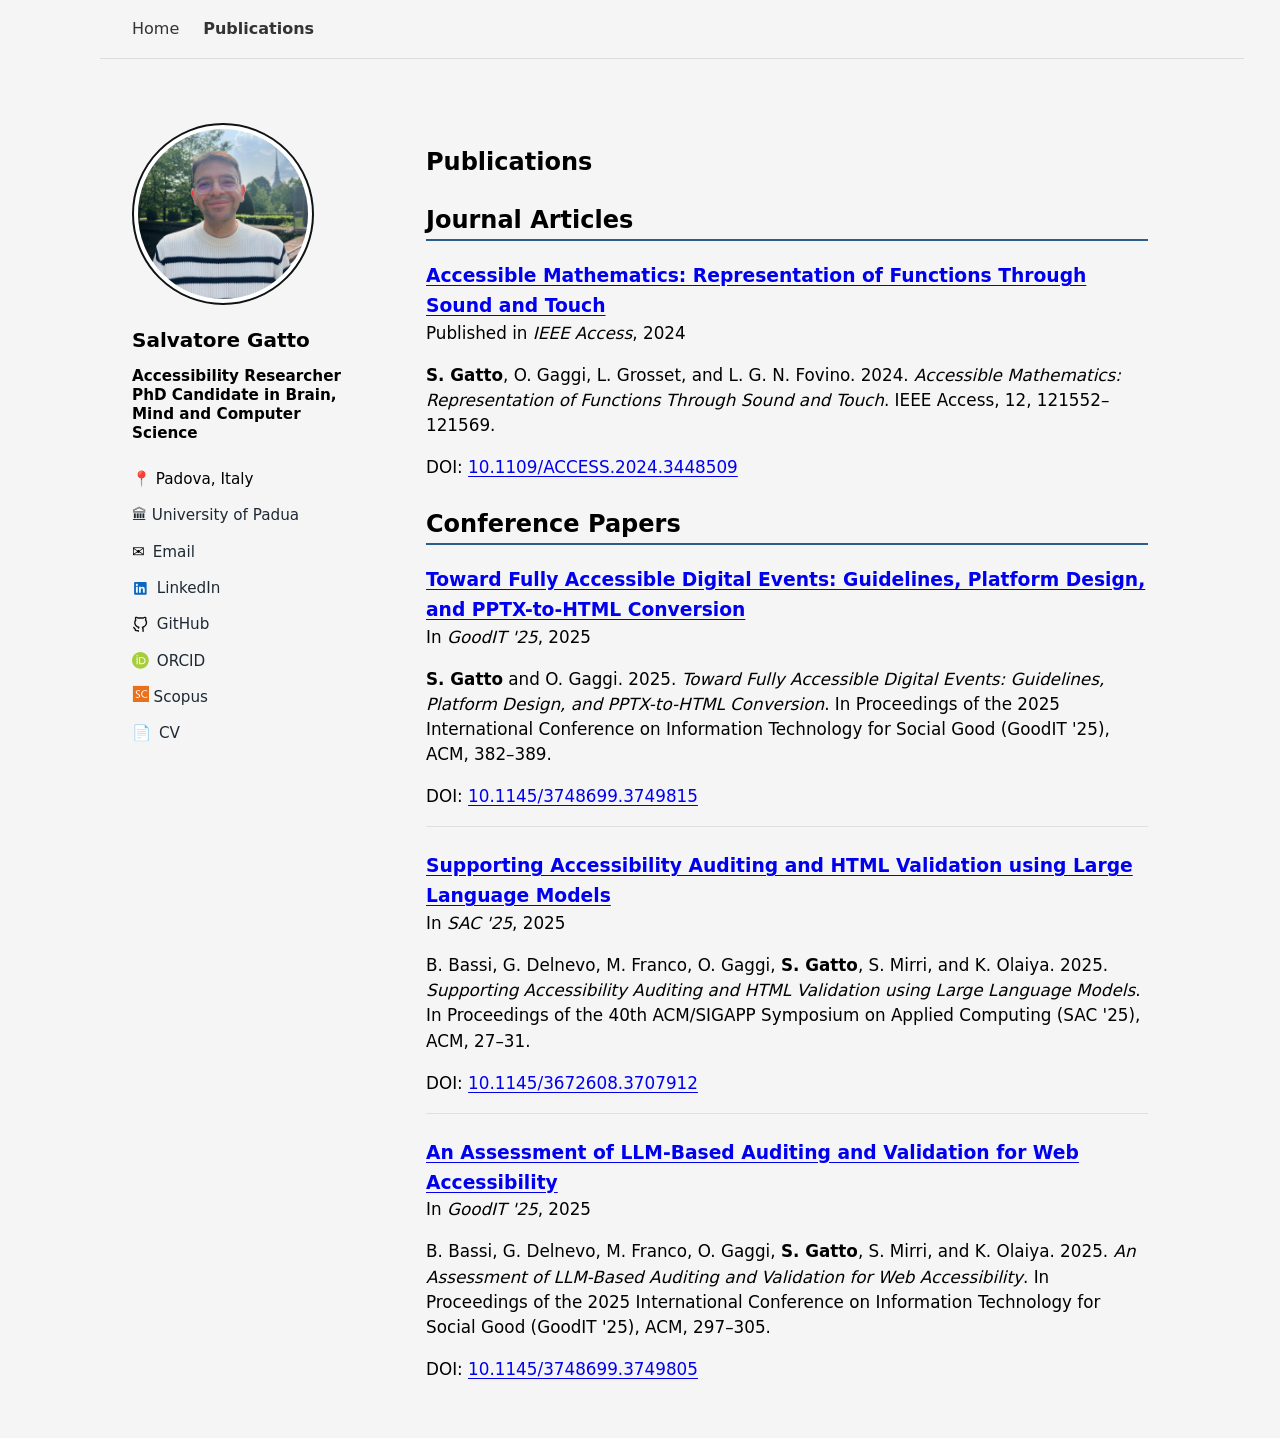
==== html/publications.html @ 91552edf "Add publications Co-authored-by: Copilot <copilot@github.com>" ====
<!doctype html>
<html lang="en">

<head>
    <meta charset="utf-8">
    <meta name="viewport" content="width=device-width, initial-scale=1">
    <title>Salvatore Gatto</title>
    <meta name="description" content="Academic website of Salvatore Gatto">
    <link rel="stylesheet" href="../css/styles.css">
</head>

<body>
    <a class="skip-link" href="#main">Skip to main content</a>
    <nav class="main-nav" aria-label="Primary">
        <a href="../index.html">Home</a>
        <span class="current-page" aria-current="page">Publications</span>
    </nav>


    <main id="main" class="page-layout">
        <aside class="profile-sidebar" aria-labelledby="profile-name">
            <img src="../images/Salvatore-Gatto-1.jpg" alt="Portrait of Salvatore Gatto" class="profile-photo">

            <h1 id="profile-name">Salvatore Gatto</h1>

            <p class="profile-role">
                Accessibility Researcher<br>
                PhD Candidate in Brain, Mind and Computer Science
            </p>

            <ul class="contact-list" aria-label="Contact information">
                <li>📍 Padova, Italy</li>
                <li>
                    <a href="https://www.unipd.it/">🏛 University of Padua</a>
                </li>
                <li>
                    ✉️ <a href="mailto:salvatore.gatto99@gmail.com">Email</a>
                </li>

                <li>
                    <a href="https://linkedin.com/in/salvatore-gatto-216877252/" class="icon-link">
                        <svg class="icon linkedin" viewBox="0 0 16 16" xmlns="http://www.w3.org/2000/svg" fill="none">
                            <path fill="#0A66C2"
                                d="M12.225 12.225h-1.778V9.44c0-.664-.012-1.519-.925-1.519-.926 0-1.068.724-1.068 1.47v2.834H6.676V6.498h1.707v.783h.024c.348-.594.996-.95 1.684-.925 1.802 0 2.135 1.185 2.135 2.728l-.001 3.14zM4.67 5.715a1.037 1.037 0 01-1.032-1.031c0-.566.466-1.032 1.032-1.032.566 0 1.031.466 1.032 1.032 0 .566-.466 1.032-1.032 1.032zm.889 6.51h-1.78V6.498h1.78v5.727zM13.11 2H2.885A.88.88 0 002 2.866v10.268a.88.88 0 00.885.866h10.226a.882.882 0 00.889-.866V2.865a.88.88 0 00-.889-.864z" />
                        </svg>
                        <span>LinkedIn</span>
                    </a>
                </li>
                <li>
                    <a href="https://github.com/saso-gatto" class="icon-link">
                        <svg class="icon github" viewBox="0 0 24 24" fill="none" xmlns="http://www.w3.org/2000/svg">
                            <path
                                d="M4.0744 2.9938C4.13263 1.96371 4.37869 1.51577 5.08432 1.15606C5.84357 0.768899 7.04106 0.949072 8.45014 1.66261C9.05706 1.97009 9.11886 1.97635 10.1825 1.83998C11.5963 1.65865 13.4164 1.65929 14.7213 1.84164C15.7081 1.97954 15.7729 1.97265 16.3813 1.66453C18.3814 0.651679 19.9605 0.71795 20.5323 1.8387C20.8177 2.39812 20.8707 3.84971 20.6494 5.04695C20.5267 5.71069 20.5397 5.79356 20.8353 6.22912C22.915 9.29385 21.4165 14.2616 17.8528 16.1155C17.5801 16.2574 17.3503 16.3452 17.163 16.4167C16.5879 16.6363 16.4133 16.703 16.6247 17.7138C16.7265 18.2 16.8491 19.4088 16.8973 20.4002C16.9844 22.1922 16.9831 22.2047 16.6688 22.5703C16.241 23.0676 15.6244 23.076 15.2066 22.5902C14.9341 22.2734 14.9075 22.1238 14.9075 20.9015C14.9075 19.0952 14.7095 17.8946 14.2417 16.8658C13.6854 15.6415 14.0978 15.185 15.37 14.9114C17.1383 14.531 18.5194 13.4397 19.2892 11.8146C20.0211 10.2698 20.1314 8.13501 18.8082 6.83668C18.4319 6.3895 18.4057 5.98446 18.6744 4.76309C18.7748 4.3066 18.859 3.71768 18.8615 3.45425C18.8653 3.03823 18.8274 2.97541 18.5719 2.97541C18.4102 2.97541 17.7924 3.21062 17.1992 3.49805L16.2524 3.95695C16.1663 3.99866 16.07 4.0147 15.975 4.0038C13.5675 3.72746 11.2799 3.72319 8.86062 4.00488C8.76526 4.01598 8.66853 3.99994 8.58215 3.95802L7.63585 3.49882C7.04259 3.21087 6.42482 2.97541 6.26317 2.97541C5.88941 2.97541 5.88379 3.25135 6.22447 4.89078C6.43258 5.89203 6.57262 6.11513 5.97101 6.91572C5.06925 8.11576 4.844 9.60592 5.32757 11.1716C5.93704 13.1446 7.4295 14.4775 9.52773 14.9222C10.7926 15.1903 11.1232 15.5401 10.6402 16.9905C10.26 18.1319 10.0196 18.4261 9.46707 18.4261C8.72365 18.4261 8.25796 17.7821 8.51424 17.1082C8.62712 16.8112 8.59354 16.7795 7.89711 16.5255C5.77117 15.7504 4.14514 14.0131 3.40172 11.7223C2.82711 9.95184 3.07994 7.64739 4.00175 6.25453C4.31561 5.78028 4.32047 5.74006 4.174 4.83217C4.09113 4.31822 4.04631 3.49103 4.0744 2.9938Z"
                                fill="#0F0F0F" />
                            <path
                                d="M3.33203 15.9454C3.02568 15.4859 2.40481 15.3617 1.94528 15.6681C1.48576 15.9744 1.36158 16.5953 1.66793 17.0548C1.8941 17.3941 2.16467 17.6728 2.39444 17.9025C2.4368 17.9449 2.47796 17.9858 2.51815 18.0257C2.71062 18.2169 2.88056 18.3857 3.05124 18.5861C3.42875 19.0292 3.80536 19.626 4.0194 20.6962C4.11474 21.1729 4.45739 21.4297 4.64725 21.5419C4.85315 21.6635 5.07812 21.7352 5.26325 21.7819C5.64196 21.8774 6.10169 21.927 6.53799 21.9559C7.01695 21.9877 7.53592 21.998 7.99999 22.0008C8.00033 22.5527 8.44791 23.0001 8.99998 23.0001C9.55227 23.0001 9.99998 22.5524 9.99998 22.0001V21.0001C9.99998 20.4478 9.55227 20.0001 8.99998 20.0001C8.90571 20.0001 8.80372 20.0004 8.69569 20.0008C8.10883 20.0026 7.34388 20.0049 6.67018 19.9603C6.34531 19.9388 6.07825 19.9083 5.88241 19.871C5.58083 18.6871 5.09362 17.8994 4.57373 17.2891C4.34391 17.0194 4.10593 16.7834 3.91236 16.5914C3.87612 16.5555 3.84144 16.5211 3.80865 16.4883C3.5853 16.265 3.4392 16.1062 3.33203 15.9454Z"
                                fill="#0F0F0F" />
                        </svg>
                        <span>GitHub</span>
                    </a>
                </li>
                <li>
                    <a href="https://orcid.org/0009-0006-2533-0139" class="icon-link">
                        <svg class="icon orcid" mlns="http://www.w3.org/2000/svg" viewBox="0 0 256 256"
                            aria-hidden="true" focusable="false">
                            <path fill="#A6CE39"
                                d="M256,128c0,70.7-57.3,128-128,128C57.3,256,0,198.7,0,128C0,57.3,57.3,0,128,0C198.7,0,256,57.3,256,128z" />
                            <g fill="#FFFFFF">
                                <path d="M86.3,186.2H70.9V79.1h15.4v48.4V186.2z" />
                                <path
                                    d="M108.9,79.1h41.6c39.6,0,57,28.3,57,53.6c0,27.5-21.5,53.6-56.8,53.6h-41.8V79.1z M124.3,172.4h24.5c34.9,0,42.9-26.5,42.9-39.7c0-21.5-13.7-39.7-43.7-39.7h-23.7V172.4z" />
                                <path
                                    d="M88.7,56.8c0,5.5-4.5,10.1-10.1,10.1c-5.6,0-10.1-4.6-10.1-10.1c0-5.6,4.5-10.1,10.1-10.1C84.2,46.7,88.7,51.3,88.7,56.8z" />
                            </g>
                        </svg>
                        <span>ORCID</span>
                    </a>
                </li>
                <li>
                    <a href="https://www.scopus.com/authid/detail.uri?authorId=59294184200">
                        <svg class="icon scopus" xmlns:dc="http://purl.org/dc/elements/1.1/"
                            xmlns:cc="http://creativecommons.org/ns#"
                            xmlns:rdf="http://www.w3.org/1999/02/22-rdf-syntax-ns#"
                            xmlns:svg="http://www.w3.org/2000/svg" xmlns="http://www.w3.org/2000/svg"
                            xmlns:sodipodi="http://sodipodi.sourceforge.net/DTD/sodipodi-0.dtd"
                            xmlns:inkscape="http://www.inkscape.org/namespaces/inkscape" viewBox="0 0 68 68"
                            version="1.1" id="svg916" inkscape:version="1.0 (4035a4f, 2020-05-01)"
                            sodipodi:docname="scopus.svg">
                            <defs id="defs910" />
                            <g transform="translate(-128,-60)" inkscape:label="Layer 1" inkscape:groupmode="layer"
                                id="layer1">
                                <rect
                                    style="opacity:0.999;fill:#e9711c;fill-opacity:1;stroke-width:0.399999;stroke-linecap:square"
                                    id="rect1609" width="67.73333" height="67.73333" x="131.72469" y="63.613396" />
                                <g transform="matrix(8.0000004,0,0,8.0000004,-922.07286,-445.2938)"
                                    style="font-style:normal;font-weight:normal;font-size:5.69722px;line-height:1.25;font-family:sans-serif;fill:#ffffff;fill-opacity:1;stroke:none;stroke-width:0.14243"
                                    id="text874" aria-label="Scopus">
                                    <path id="path2345"
                                        style="font-style:normal;font-variant:normal;font-weight:normal;font-stretch:normal;font-family:NexusSans;-inkscape-font-specification:NexusSans;fill:#ffffff;stroke-width:0.14243"
                                        d="m 135.36567,68.642465 c 0,-0.541236 -0.47857,-0.786216 -0.94004,-1.059683 -0.35893,-0.216494 -0.74064,-0.364622 -0.74064,-0.763427 0,-0.296256 0.21649,-0.620997 0.64378,-0.620997 0.37032,0 0.6267,0.05697 0.95144,0.250678 l 0.0285,-0.450081 c -0.30196,-0.125339 -0.51845,-0.182311 -1.00841,-0.182311 -0.70076,0 -1.12805,0.455778 -1.12805,1.036894 0,0.581117 0.51275,0.831794 0.97992,1.116655 0.34753,0.210797 0.71215,0.353228 0.71215,0.729244 0,0.364622 -0.32474,0.626695 -0.71215,0.626695 -0.38171,0 -0.63239,-0.08546 -0.92295,-0.262073 l -0.0684,0.450081 c 0.29626,0.136733 0.59821,0.199403 1.01411,0.199403 0.58112,0 1.19072,-0.358925 1.19072,-1.071078 z" />
                                    <path id="path2347"
                                        style="font-style:normal;font-variant:normal;font-weight:normal;font-stretch:normal;font-family:NexusSans;-inkscape-font-specification:NexusSans;fill:#ffffff;stroke-width:0.14243"
                                        d="m 139.01082,69.485654 -0.0342,-0.432989 c -0.34753,0.188008 -0.71785,0.262072 -1.08817,0.262072 -0.80901,0 -1.45279,-0.677969 -1.45279,-1.57813 0,-0.951435 0.63239,-1.538249 1.37303,-1.538249 0.46717,0 0.82609,0.07406 1.16793,0.262072 l 0.0342,-0.427292 c -0.31335,-0.148127 -0.56972,-0.216494 -1.14514,-0.216494 -1.10526,0 -1.94275,0.86028 -1.94275,1.954147 0,1.247691 0.99701,1.931357 1.92566,1.931357 0.46717,0 0.85458,-0.06267 1.16223,-0.216494 z" />
                                </g>
                            </g>
                        </svg>
                        <span> Scopus</span>
                    </a>
                </li>
                <li>
                    📄 <a href="assets/Salvatore-Gatto-CV-2026.pdf">CV</a>
                </li>
            </ul>
        </aside>

        <section class="main-content" aria-labelledby="intro-heading">
            <h1 id="intro-heading">Publications</h2>

                <section class="main-content">
                    <section aria-labelledby="journal-heading">
                        <h2 id="journal-heading" class="pub-section">Journal Articles</h2>

                        <article class="publication">
                            <h3 class="pub-title">
                                <a href="https://doi.org/10.1109/ACCESS.2024.3448509">
                                    Accessible Mathematics: Representation of Functions Through Sound and Touch
                                </a>
                            </h3>
                            <p class="pub-meta">
                                Published in <em>IEEE Access</em>, 2024

                            </p>

                            <p class="pub-authors">
                                <strong>S. Gatto</strong>, O. Gaggi, L. Grosset, and L. G. N. Fovino.
                                2024. <em>Accessible Mathematics: Representation of Functions Through Sound and
                                    Touch</em>.
                                IEEE Access, 12, 121552–121569.
                            </p>

                            <p class="pub-doi">
                                DOI:
                                <a href="https://doi.org/10.1109/ACCESS.2024.3448509">
                                    10.1109/ACCESS.2024.3448509
                                </a>
                            </p>

                        </article>
                    </section>

                    <section aria-labelledby="conference-heading">
                        <h2 id="conference-heading" class="pub-section">Conference Papers</h2>

                        <!-- Paper 1 -->
                        <article class="publication">
                            <h3 class="pub-title">
                                <a href="https://doi.org/10.1145/3748699.3749815">
                                    Toward Fully Accessible Digital Events: Guidelines, Platform Design, and
                                    PPTX-to-HTML Conversion
                                </a>
                            </h3>

                            <p class="pub-meta">
                                In <em>GoodIT '25</em>, 2025
                            </p>

                            <p class="pub-authors">
                                <strong>S. Gatto</strong> and O. Gaggi.
                                2025. <em>Toward Fully Accessible Digital Events: Guidelines, Platform Design, and
                                    PPTX-to-HTML Conversion</em>.
                                In Proceedings of the 2025 International Conference on Information Technology for Social
                                Good (GoodIT '25),
                                ACM, 382–389.
                            </p>

                            <p class="pub-doi">
                                DOI:
                                <a href="https://doi.org/10.1145/3748699.3749815">
                                    10.1145/3748699.3749815
                                </a>
                            </p>
                        </article>

                        <!-- Paper 2 -->
                        <article class="publication">
                            <h3 class="pub-title">
                                <a href="https://doi.org/10.1145/3672608.3707912">
                                    Supporting Accessibility Auditing and HTML Validation using Large Language Models
                                </a>
                            </h3>

                            <p class="pub-meta">
                                In <em>SAC '25</em>, 2025
                            </p>

                            <p class="pub-authors">
                                B. Bassi, G. Delnevo, M. Franco, O. Gaggi,
                                <strong>S. Gatto</strong>, S. Mirri, and K. Olaiya.
                                2025. <em>Supporting Accessibility Auditing and HTML Validation using Large Language
                                    Models</em>.
                                In Proceedings of the 40th ACM/SIGAPP Symposium on Applied Computing (SAC '25),
                                ACM, 27–31.
                            </p>

                            <p class="pub-doi">
                                DOI:
                                <a href="https://doi.org/10.1145/3672608.3707912">
                                    10.1145/3672608.3707912
                                </a>
                            </p>
                        </article>

                        <!-- Paper 3 -->
                        <article class="publication">
                            <h3 class="pub-title">
                                <a href="https://doi.org/10.1145/3748699.3749805">
                                    An Assessment of LLM-Based Auditing and Validation for Web Accessibility
                                </a>
                            </h3>

                            <p class="pub-meta">
                                In <em>GoodIT '25</em>, 2025
                            </p>

                            <p class="pub-authors">
                                B. Bassi, G. Delnevo, M. Franco, O. Gaggi,
                                <strong>S. Gatto</strong>, S. Mirri, and K. Olaiya.
                                2025. <em>An Assessment of LLM-Based Auditing and Validation for Web Accessibility</em>.
                                In Proceedings of the 2025 International Conference on Information Technology for Social
                                Good (GoodIT '25),
                                ACM, 297–305.
                            </p>

                            <p class="pub-doi">
                                DOI:
                                <a href="https://doi.org/10.1145/3748699.3749805">
                                    10.1145/3748699.3749805
                                </a>
                            </p>
                        </article>
                    </section>
                </section>
        </section>
    </main>
</body>

</html>
---- css/styles.css ----
.main-nav {
  width: 100%;                 /* full width */
  display: flex;               /* enables spacing */
  gap: 1.5rem;                 /* space between links */
  padding: 1rem 2rem;          /* space inside nav */
  background-color: #f5f5f5;   /* optional */
  border-bottom: 1px solid #ddd;
  margin-bottom: 2em;
}

/* push nav content independent of page width */
.main-nav {
  justify-content: flex-start; /* left aligned */
}

/* style links */
.main-nav a{
  text-decoration: none;
  color: #333;
  font-weight: 500;
}

.main-nav span{
 text-decoration: none;
  color: #333;
  font-weight: 700;
}

/* hover */
.main-nav a:hover {
  text-decoration: underline;
}

/* accessibility: focus */
.main-nav a:focus-visible {
  outline: 3px solid #000;
  outline-offset: 2px;
}

.page-layout {
  display: grid;
  grid-template-columns: 230px 1fr;
  gap: 4rem;
  max-width: 1100px;
  margin: 0 auto;
  padding: 2rem;
}

.profile-sidebar {
  font-size: 0.95rem;
}

.profile-photo {
  width: 170px;
  height: 170px;
  object-fit: cover;
  border-radius: 50%;
  border: 2px solid #101315;
  padding: 4px;
  background: #ffffff;
}

.profile-sidebar h1 {
  margin: 1rem 0 0.5rem;
  font-size: 1.25rem;
  line-height: 1.2;
}

.profile-role {
  font-weight: 700;
  line-height: 1.25;
  margin-bottom: 1.5rem;
}

.contact-list {
  list-style: none;
  padding: 0;
  margin-bottom: 0.75rem;
}

.contact-list li {
  display: flex;
  align-items: center;
  margin-bottom: 0.75rem;
  gap: 0.5rem;
}
.contact-list a {
  color: #1f2933;
  text-decoration: none;
}

.contact-list a:hover,
.contact-list a:focus-visible {
  text-decoration: underline;
}

.icon-link {
  display: inline-flex;
  align-items: center;
  gap: 0.5rem;
  text-decoration: none;
  color: inherit;
}

.icon {
  width: 1.1em;
  height: 1.1em;
  flex-shrink: 0;
}

.main-content {
  max-width: 820px;
}

.main-content h2 {
  margin-top: 0;
}

.main-content p {
  font-size: 1.05rem;
  line-height: 1.5;
}

.work-links {
  margin-top: 2.5rem;
}

.work-links ul {
  margin-top: 1rem;
}

.work-links li {
  margin-bottom: 0.8rem;
  font-size: 1.05rem;
}

.work-links a {
  font-weight: 700;
  color: #1f2933;
}

.work-links a:hover,
.work-links a:focus-visible {
  text-decoration-thickness: 0.15em;
}

a:focus-visible {
  outline: 3px solid #000;
  outline-offset: 3px;
}

@media (max-width: 750px) {
  .page-layout {
    grid-template-columns: 1fr;
    gap: 2rem;
    padding: 1.25rem;
  }

  .profile-sidebar {
    border-bottom: 1px solid #d0d0d0;
    padding-bottom: 1.5rem;
  }
}
 
 body {
     font-family: "Inter", system-ui, sans-serif;
     line-height: 1.6;
     max-width: 1080px;
     margin: 0 auto;
     background-color: whitesmoke;
 }

 a {
     text-underline-offset: 0.15em;
 }

 .skip-link {
     position: absolute;
     left: -9999px;
 }

 .skip-link:focus {
     left: 1rem;
     top: 1rem;
     background: #fff;
     padding: 0.5rem;
     border: 2px solid;
 }

 .header-content {
     display: flex;
     align-items: center;
     gap: 1.5rem;
 }

 .profile-image {
     width: 20%;
     border-radius: 30%;
     object-fit: cover;
     flex-shrink: 0;
     border: 1px solid grey;
 }

 .contact-info {
  margin-top: 1rem;
  width: 5%;
    display: inline-flex;
 }

 .contact-button {

  margin-right: 1rem;
 }

.contact-icon {
  width: 2em;
}

section {
  margin-bottom: 0;
  margin-top: 0;
}

.pub-section {
  border-bottom: 2px solid #2c5d8a;
}

.publication {
  margin-bottom: 1.5rem;
  border-bottom: 1px solid #e0e0e0;
}

/* remove divider from last item */
.publication:last-child {
  border-bottom: none;
}

.pub-title{
    margin-bottom: 0;
}


.pub-links a {
  text-decoration: underline;
}

.pub-meta{
    margin-top: 0;
}
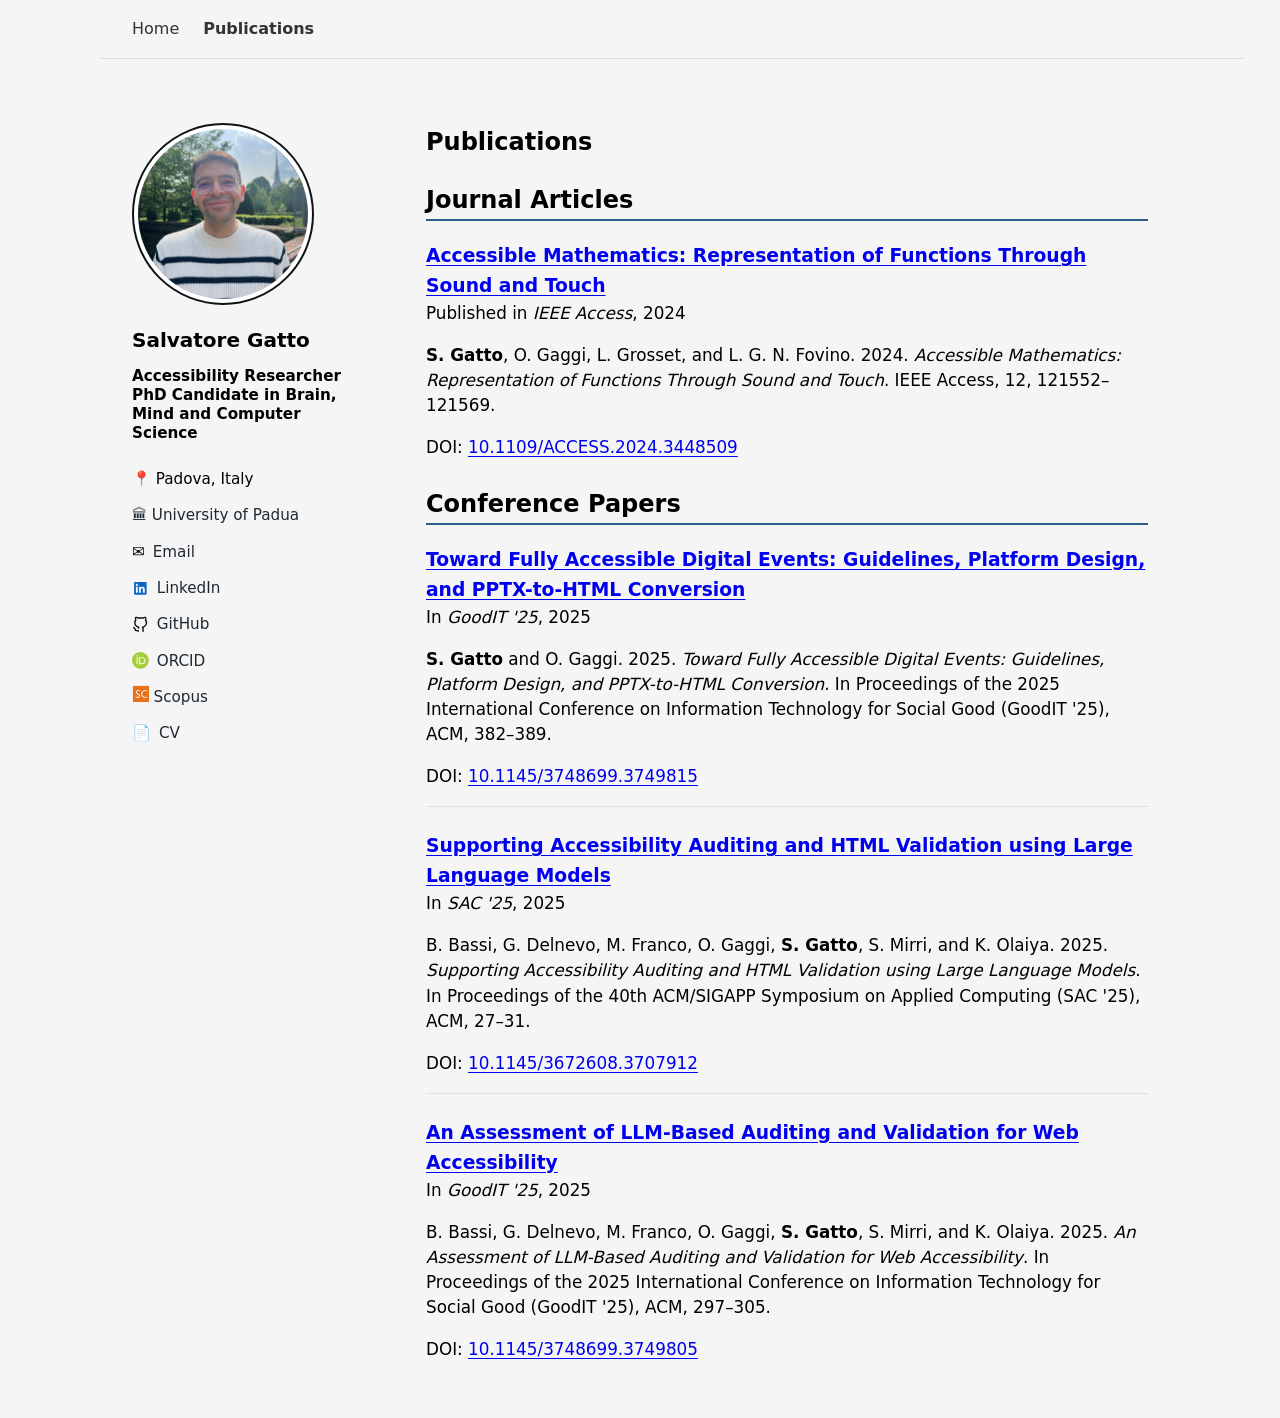
==== commit 3e44cb5d: "Bug fix h2 Publications" ====
--- a/html/publications.html
+++ b/html/publications.html
@@ -108,13 +108,13 @@
                     </a>
                 </li>
                 <li>
-                    📄 <a href="assets/Salvatore-Gatto-CV-2026.pdf">CV</a>
+                    📄 <a href="../assets/Salvatore-Gatto-CV-2026.pdf">CV</a>
                 </li>
             </ul>
         </aside>
 
         <section class="main-content" aria-labelledby="intro-heading">
-            <h1 id="intro-heading">Publications</h2>
+            <h2 id="intro-heading">Publications</h2>
 
                 <section class="main-content">
                     <section aria-labelledby="journal-heading">
